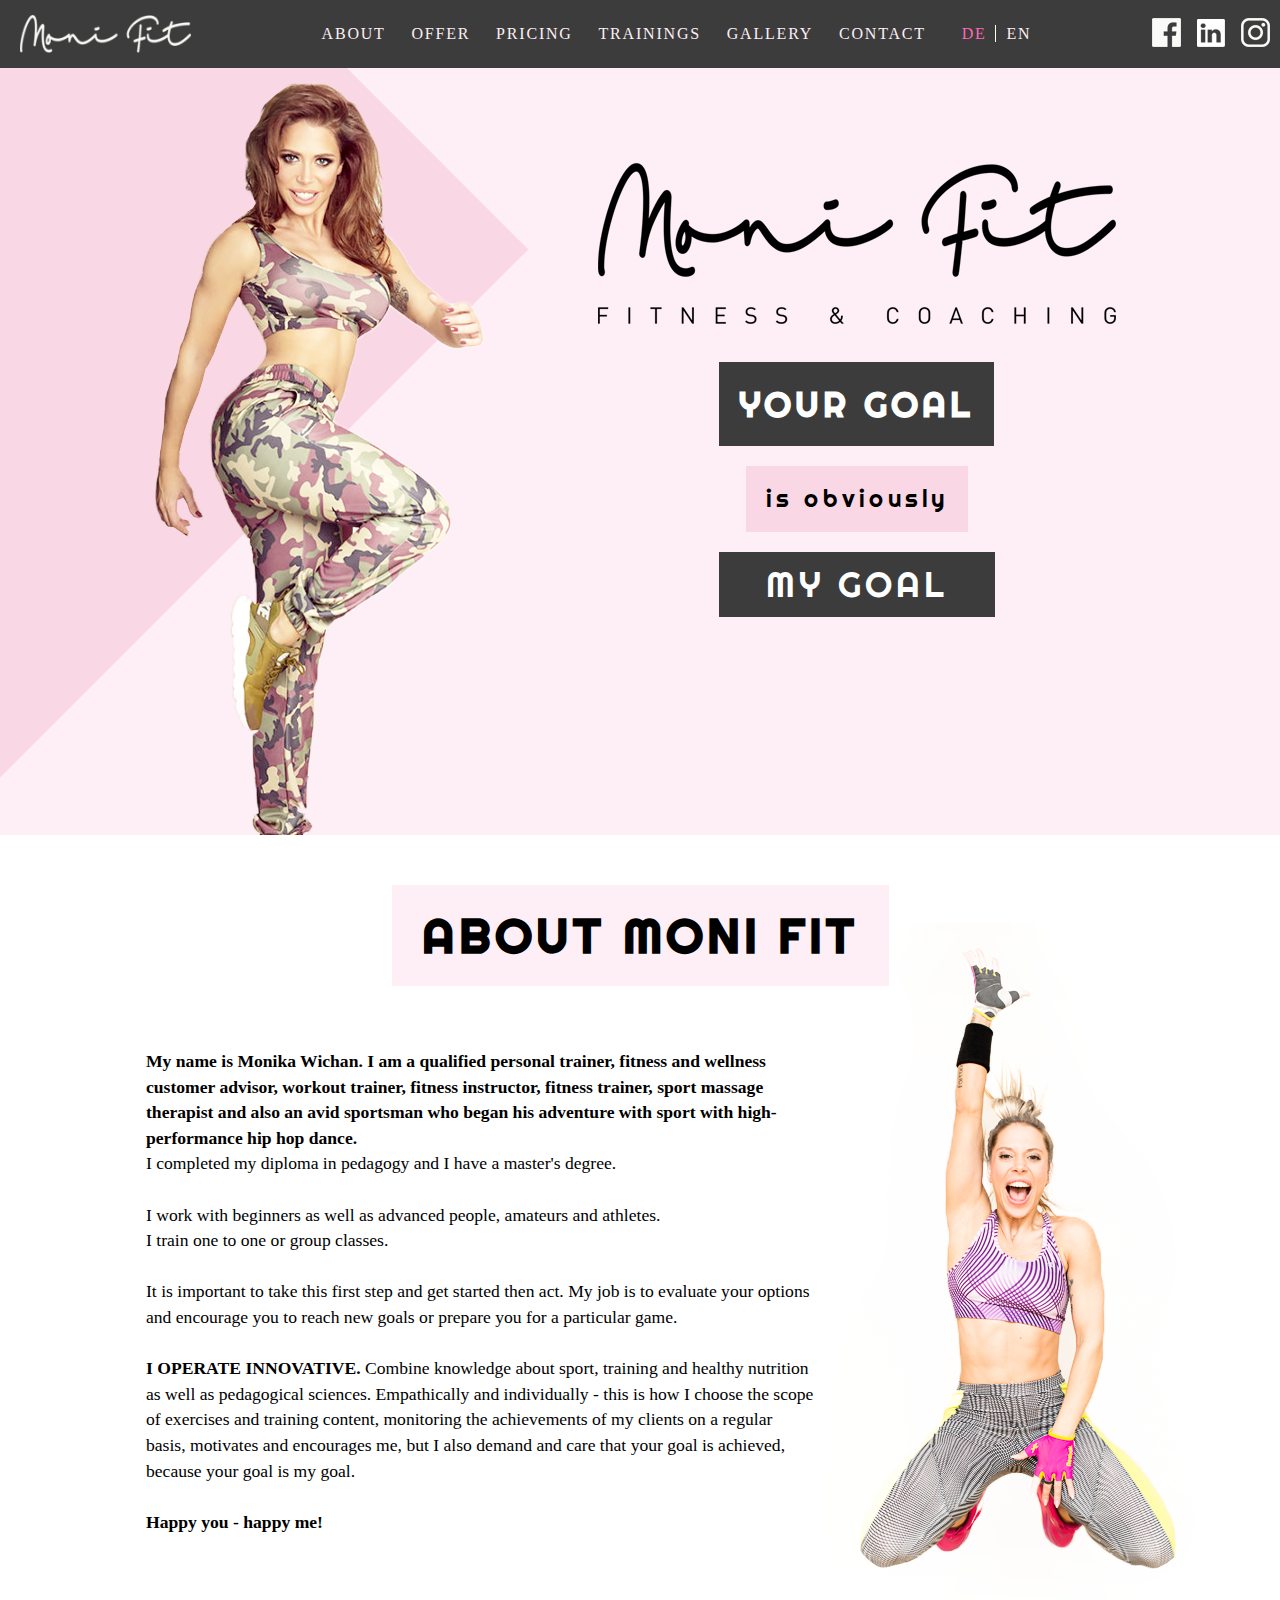
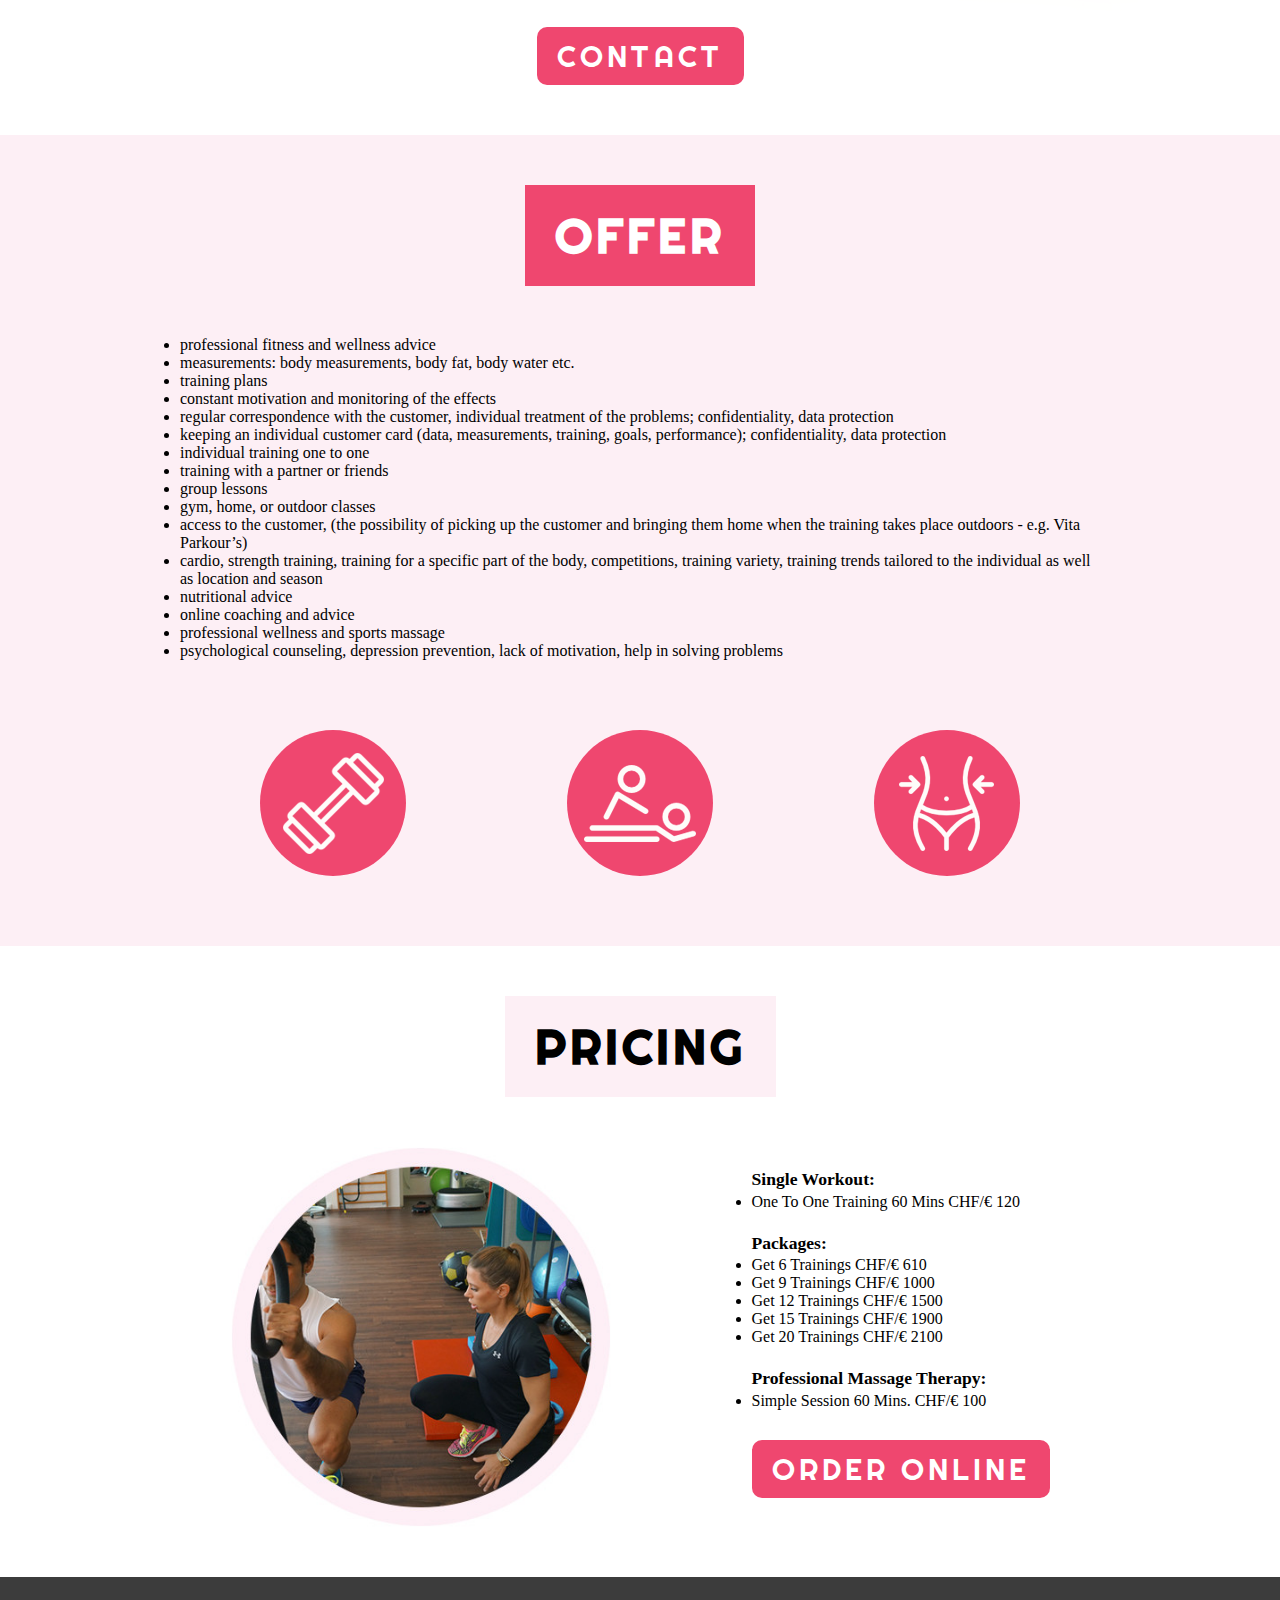
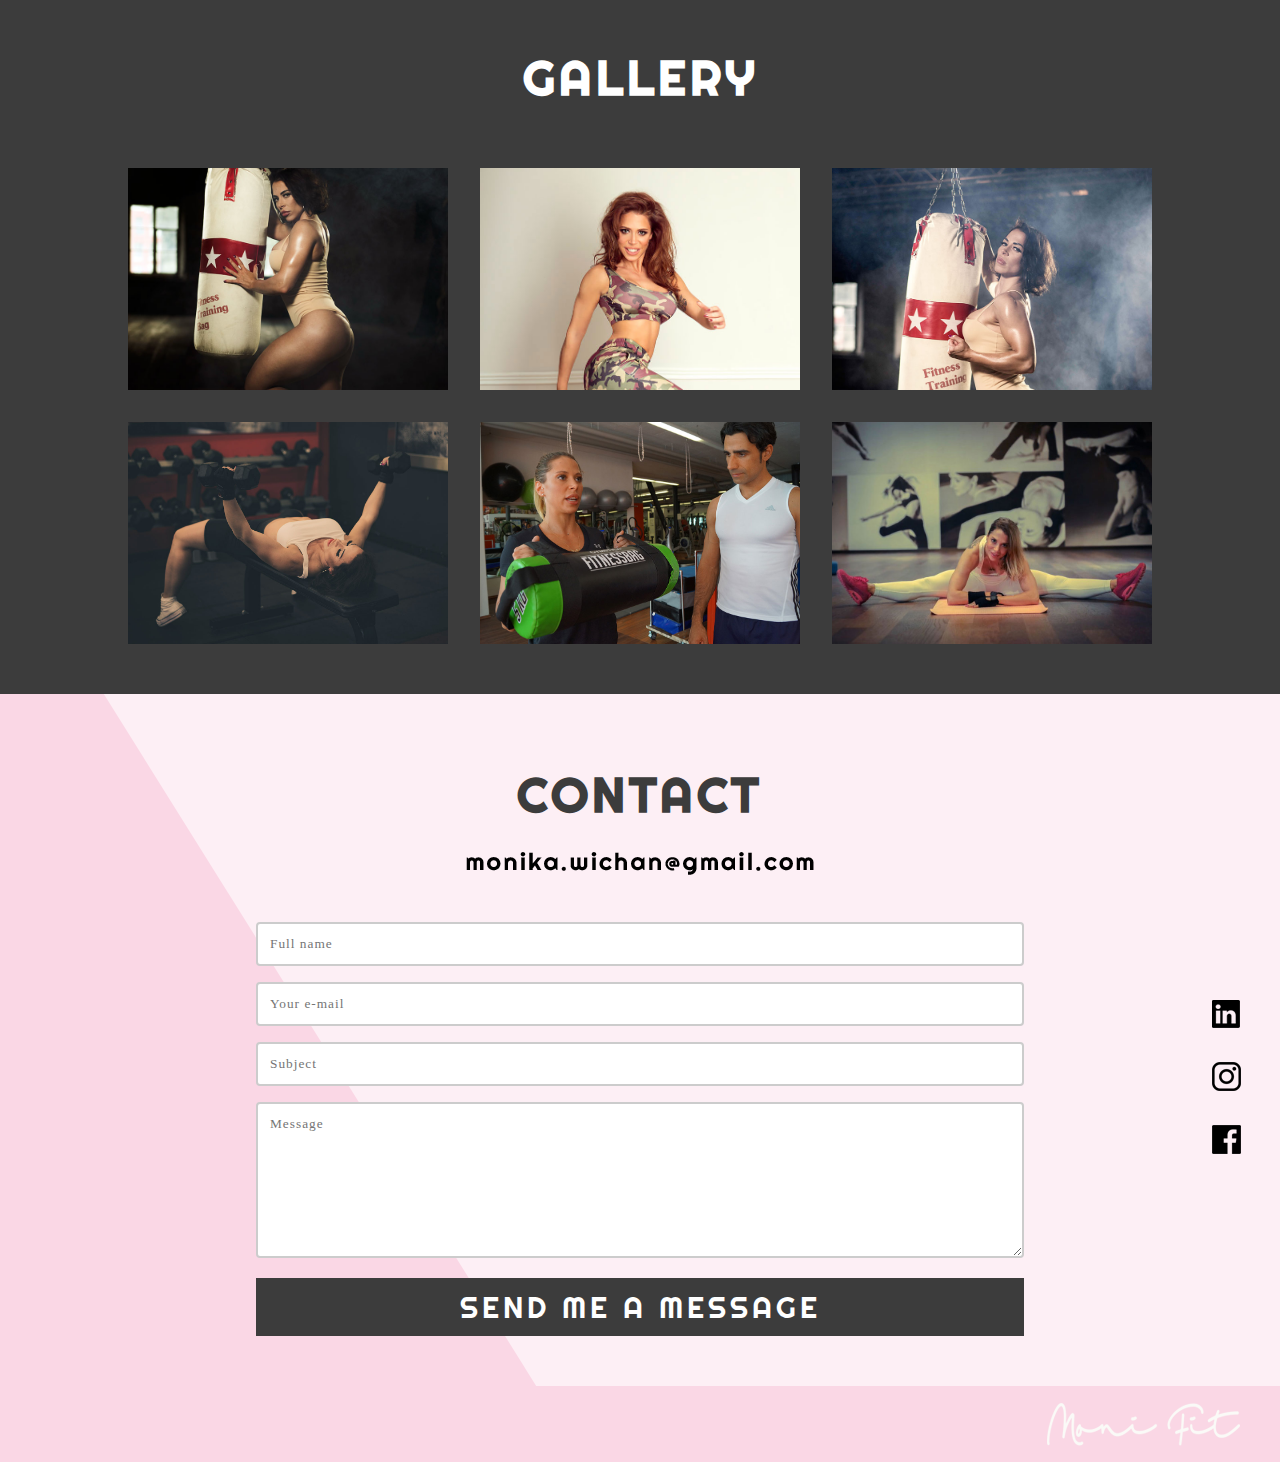
==== index_en.html @ 7814241b "responsive" ====
<!DOCTYPE html>
<html lang="en">

<head>
    <meta charset="UTF-8">
    <meta name="viewport" content="width=device-width, initial-scale=1.0">
    <meta http-equiv="X-UA-Compatible" content="ie=edge">
    <link href="https://fonts.googleapis.com/css?family=Righteous&display=swap" rel="stylesheet">
    <link rel="stylesheet" href="./css/styles.css">
    <script src="https://ajax.googleapis.com/ajax/libs/jquery/3.3.1/jquery.min.js"></script>
    <title>Moni Fit</title>
</head>

<body>
    <div class="wrapper">
    <nav>
        <img class="logo-nav" src="img/logo_white.png" alt="monifit_logo">
        <div id="menuToggle">
            <input type="checkbox" />
            <span></span>
            <span></span>
            <span></span>
            <ul id="menu">
              <a href="#about"><li>About</li></a>
              <a href="#offer"><li>Offer</li></a>
              <a href="#pricing"><li>Pricing</li></a>
              <a href="#trainings"><li>Trainings</li></a>
              <a href="#gallery"><li>Gallery</li></a>
              <a href="#contact"><li>Contact</li></a>
            </ul>
          </div>
        <ul>
            <li><a href="#about">ABOUT</a></li>
            <li><a href="#offer">OFFER</a></li>
            <li><a href="#pricing">PRICING</a></li>
            <li><a href="#trainings">TRAININGS</a></li>
            <li><a href="#gallery">GALLERY</a></li>
            <li><a href="#contact">CONTACT</a></li>
            <li><a class="de" href="index.html">DE</a></li>
            <li><a class="en" href="index_en.html">EN</a></li>
        </ul>
        <ul>
            <li><a href="https://www.facebook.com/moniwic"><img src="img/nav_fb_icon.png" alt="facebook"
                        target="_blank"></a></li>
            <li><a href="https://www.linkedin.com/in/monika-wichan-132943100" target="_blank"><img
                        src="img/nav_linked_logo.png" alt=""></a></li>
            <li><a href="https://www.instagram.com/monifitcoach/" target="_blank"><img src="img/nav_insta_logo.png"
                        alt=""></a></li>
        </ul>
    </nav>
    <section class="main">
        <div class="moni1"> <img src="img/monia1.png" alt="fitness"></div>

        <div><img src="img/logo_black.png" alt="Moni-fitness">
            <h1>YOUR GOAL</h1>
            <P>is obviously</P>
            <p>MY GOAL</p>

        </div>
        <div class="rectangle"></div>

    </section>
    <section id="about" class="about">
        <!-- <div class="rectangle-left"></div> -->
        <div class="about-cont">
            <h2>ABOUT MONI FIT</h2>
            <div class="about-cont-inside">
                <p><strong>My name is Monika Wichan. I am a qualified personal trainer, fitness and wellness customer
                        advisor, workout trainer,
                        fitness instructor, fitness trainer, sport massage therapist and also an avid sportsman who
                        began
                        his adventure with sport with high-performance hip hop dance.</strong><br>
                    I completed my diploma in pedagogy and I have a master's degree.
                    <br><br>
                    I work with beginners as well as advanced people, amateurs and athletes. <br>
                    I train one to one or group classes.<br><br>

                    It is important to take this first step and get started then act. My job is to evaluate your options
                    and
                    encourage you to reach new goals or prepare you for a particular game.<br><br>

                    <strong> I OPERATE INNOVATIVE. </strong>
                    Combine knowledge about sport, training and healthy nutrition as well as pedagogical sciences.
                    Empathically and individually - this is how I choose the scope of exercises and training content,
                    monitoring
                    the achievements of my clients on a regular basis, motivates and encourages me, but I also demand
                    and
                    care that your goal is achieved, because your goal is my goal.
                    <br><br>
                    <strong> Happy you - happy me!</strong>
                </p>
                <div> <img src="img/monia2.png" alt="fitness_trainer"></div>

            </div>
            <a class="button" href="#contact">CONTACT</a>
        </div>

    </section>
    <section id="offer" class="offer">
        <h2>OFFER</h2>
        <div>
            <ul>
                <li>professional fitness and wellness advice</li>
                <li>measurements: body measurements, body fat, body water etc.</li>
                <li> training plans</li>
                <li> constant motivation and monitoring of the effects</li>
                <li>regular correspondence with the customer, individual treatment of the problems; confidentiality,
                    data protection</li>
                <li> keeping an individual customer card (data, measurements, training, goals, performance);
                    confidentiality, data protection</li>
                <li>individual training one to one</li>
                <li>training with a partner or friends</li>
                <li>group lessons</li>
                <li>gym, home, or outdoor classes</li>
                <li>access to the customer, (the possibility of picking up the customer and bringing them home
                    when the training takes place outdoors - e.g. Vita Parkour’s)</li>
                <li>cardio, strength training, training for a specific part of the body, competitions, training variety,
                    training trends tailored to the individual as well as location and season</li>
                <li> nutritional advice</li>
                <li>online coaching and advice</li>
                <li>professional wellness and sports massage</li>
                <li>psychological counseling, depression prevention, lack of motivation, help in solving problems</li>
            </ul>
        </div>
        <div class="icons">
            <div class="icon-offer"></div>
            <div class="icon-offer"></div>
            <div class="icon-offer"></div>
        </div>
    </section>
    <section id="pricing" class="pricing">
        <h2>PRICING</h2>
        <div class="pricing-cont">
            <div></div>
            <div>
                <p><strong>Single Workout:</strong></p>
                <ul>
                    <li>One To One Training 60 Mins CHF/€ 120</li>
                </ul>
                <p><strong>Packages:</strong></p>
                <ul>
                    <li>Get 6 Trainings CHF/€ 610</li>
                    <li>Get 9 Trainings CHF/€ 1000</li>
                    <li>Get 12 Trainings CHF/€ 1500</li>
                    <li>Get 15 Trainings CHF/€ 1900</li>
                    <li>Get 20 Trainings CHF/€ 2100</li>
                </ul>
                <p><strong>Professional Massage Therapy: </strong></p>
                <ul>
                    <li>Simple Session 60 Mins. CHF/€ 100</li>
                </ul>
                <div><a href="#contact" class="button">ORDER ONLINE</a></div>
            </div>
        </div>
    </section>
    <section id="gallery" class="gallery">
        <h2>GALLERY</h2>
        <div class="gallery-grid">
            <div class="thumb-1"></div>
            <div class="thumb-2"></div>
            <div class="thumb-3"></div>
            <div class="thumb-4"></div>
            <div class="thumb-5"></div>
            <div class="thumb-6"></div>
        </div>
    </section>
    <section id="contact" class="contact">
        <h2>CONTACT</h2>
        <img src="img/mail.png" alt="email">
        <div class="contact-form">      
        <form action="contactform.php" method="post">
            <input type="text" name="name" value="" placeholder="Full name">
              <input type="text" name="mail" value="" placeholder="Your e-mail">
                <input type="text" name="subject" value="" placeholder="Subject">
                <textarea name="message" rows="8" cols="80" placeholder="Message"></textarea>
                <button type="submit" name="submit">SEND ME A MESSAGE</button>
          </form>
          <div class="social-media">
            <a href=""><img src="img/black_linked.png" alt=""></a><a href=""><img
                    src="img/black_insta.png" alt=""></a><a href=""><img src="img/black_fb.png" alt=""></a>
        </div class="social-media"></div>

    </section>
  
    <footer>
        <div></div><img src="img/logo_white.png" alt="">
    </footer>
    <div class="gallery-box">
        <div class="close-box"></div>
        <div class="picture"></div>
    </div>
    </div>
    <script type="text/javascript" src="./js/main.js">
    </script>
</body>

</html>
---- css/styles.css ----
* {
  -webkit-box-sizing: border-box;
  box-sizing: border-box;
  margin: 0;
  padding: 0; }

body {
  background: #c3eeff;
  font-family: "Open Sans";
  background-color: #fdeff5; }

p {
  font-size: 1.1rem;
  line-height: 1.6rem; }

h2,
h1,
.button {
  letter-spacing: 4px;
  font-family: "Righteous"; }

h2 {
  font-size: 48px;
  background-color: #fdeff5;
  padding: 20px 30px;
  z-index: 44; }

.button {
  font-size: 29.52px;
  background-color: #ef476f;
  padding: 10px 20px;
  border: none;
  border-radius: 10px;
  color: white;
  text-decoration: none; }

nav {
  background-color: #3c3c3c;
  top: 0px;
  position: fixed;
  height: 68px;
  width: 100%;
  display: flex;
  justify-content: space-between;
  align-items: center;
  letter-spacing: 1.8px;
  z-index: 66; }
  nav .logo-nav {
    height: 38px;
    margin-left: 20px; }
  nav ul li {
    display: inline-block; }
    nav ul li a {
      color: #fdeff5;
      text-decoration: none; }
      nav ul li a:hover {
        color: hotpink; }
    nav ul li .de {
      margin-left: 10px;
      color: hotpink; }
    nav ul li .en {
      padding-left: 10px;
      border-left: ivory 1px solid; }
  nav ul:nth-last-child(1) li {
    margin-right: 10px; }
  nav ul:nth-last-child(2) li {
    margin-left: 20px; }
    nav ul:nth-last-child(2) li:nth-last-child(1) {
      margin-left: 3px; }
  nav ul:nth-child(3) {
    margin-right: 10px; }

section {
  width: 100%;
  padding: 50px 0; }

.main {
  font-family: "Righteous";
  color: white;
  margin-top: 68px;
  display: flex;
  padding: 0; }
  .main h1 {
    background-color: #3c3c3c;
    margin-top: 38px;
    font-size: 35px;
    padding: 20px; }
  .main p {
    margin-top: 20px;
    font-size: 24px;
    background-color: #fad7e5;
    color: black;
    padding: 20px;
    letter-spacing: 4px; }
    .main p:nth-child(4) {
      font-size: 35px;
      background-color: #3c3c3c;
      padding: 20px 47px;
      color: white; }
  .main div:nth-child(1) {
    margin: 15px 0 0 12%; }
  .main div:nth-child(2) {
    padding: 95px 0 0 0;
    margin-left: -50px;
    height: 100%;
    width: 100%;
    display: flex;
    flex-direction: column;
    align-items: center; }

.rectangle {
  background-color: #fad7e5;
  position: absolute;
  width: 57%;
  height: 95%;
  z-index: -2;
  left: -31%;
  top: -134px;
  transform: rotate(45deg); }

.rectangle2 {
  background-color: #fad7e5;
  position: absolute;
  width: 300px;
  height: 300px;
  z-index: -2;
  left: -10%;
  bottom: 0px;
  transform: rotate(45deg); }

.rectangle-left {
  background-color: #fdeff5;
  width: 20%;
  height: 20%;
  transform: skew(-45deg);
  z-index: 2;
  position: relative;
  left: -15%; }

.moni1 {
  z-index: -1; }

.about {
  background-color: white;
  z-index: 2;
  margin-top: -110px; }

.about-cont {
  display: flex;
  flex-direction: column;
  align-items: center; }
  .about-cont p {
    padding: 63px 1px 11px 146px; }
  .about-cont .about-cont-inside {
    display: flex; }
    .about-cont .about-cont-inside div {
      margin-top: -63px;
      padding-right: 50px; }

.offer {
  background-color: #fdeff5;
  display: flex;
  justify-content: center;
  flex-direction: column;
  align-items: center; }
  .offer h2 {
    color: white;
    background-color: #ef476f; }
  .offer div {
    padding: 20px;
    margin-top: 30px;
    width: 75%; }
  .offer .icon-offer {
    background-color: #ef476f;
    border-radius: 50%;
    width: 146px;
    height: 146px;
    margin: 0; }
  .offer .icons {
    display: flex;
    justify-content: space-around; }
    .offer .icons div {
      background-position: center;
      background-repeat: no-repeat; }
      .offer .icons div:nth-child(1) {
        background-image: url("../img/hantel_icon.png"); }
      .offer .icons div:nth-child(2) {
        background-image: url("../img/massage_icon.png"); }
      .offer .icons div:nth-child(3) {
        background-image: url("../img/fit_icon.png"); }

.pricing {
  background-color: white;
  display: flex;
  justify-content: center;
  flex-direction: column;
  align-items: center; }
  .pricing .pricing-cont {
    margin-top: 50px;
    width: 75%;
    display: flex;
    justify-content: space-around; }
    .pricing .pricing-cont div:nth-child(1) {
      width: 380px;
      height: 380px;
      background-position: center;
      background-repeat: no-repeat;
      background-size: cover;
      background-image: url("../img/monia3.jpg"); }
    .pricing .pricing-cont div:nth-child(2) p {
      margin-top: 20px; }
    .pricing .pricing-cont div:nth-child(2) div {
      margin-top: 40px; }

.gallery {
  background-color: #3c3c3c;
  display: flex;
  justify-content: center;
  flex-direction: column;
  align-items: center; }
  .gallery h2 {
    color: white;
    background-color: transparent; }
  .gallery .gallery-grid {
    margin-top: 40px;
    display: grid;
    grid-template-columns: repeat(3, 1fr);
    grid-auto-rows: 222px;
    width: 80%;
    grid-gap: 2em; }
    .gallery .gallery-grid .thumb-1 {
      background-image: url("../img/1.jpg"); }
    .gallery .gallery-grid .thumb-2 {
      background-image: url("../img/7.jpg");
      background-position: top; }
    .gallery .gallery-grid .thumb-3 {
      background-image: url("../img/3.jpg");
      background-position: top; }
    .gallery .gallery-grid .thumb-4 {
      background-image: url("../img/4.jpg"); }
    .gallery .gallery-grid .thumb-5 {
      background-image: url("../img/5.jpg"); }
    .gallery .gallery-grid .thumb-6 {
      background-image: url("../img/6.jpg"); }
    .gallery .gallery-grid div {
      background-position: 50% 30%;
      background-repeat: no-repeat;
      background-size: cover;
      cursor: pointer; }
      .gallery .gallery-grid div:hover {
        background-position: center;
        transition: ease 2s; }

.gallery-box {
  width: 100%;
  height: 100vh;
  background-color: black;
  position: fixed;
  top: 0;
  z-index: 556;
  margin-left: -2000px; }

.picture {
  height: 100vh;
  width: 100%;
  background: url("../img/7.jpg") no-repeat;
  background-position: center;
  background-size: contain; }

.close-box {
  background-color: #ef476f;
  background-image: url("../img/close.png");
  background-position: center;
  background-size: contain;
  width: 40px;
  height: 40px;
  position: absolute;
  top: 50px;
  right: 50px;
  border-radius: 50%;
  cursor: pointer; }

.contact {
  display: flex;
  flex-direction: column;
  align-items: center;
  position: relative; }
  .contact h2 {
    color: #3c3c3c; }
  .contact div {
    margin-top: 40px;
    width: 60%; }
  .contact .social-media {
    display: flex;
    flex-direction: column;
    position: absolute;
    right: 3%;
    bottom: 33%;
    width: 30px; }
    .contact .social-media a {
      margin-top: 30px; }
  .contact:after {
    content: ' ';
    width: 60%;
    height: 100%;
    position: absolute;
    bottom: 0px;
    left: -35%;
    z-index: -2;
    background-color: #fad7e5;
    transform: skew(32deg);
    overflow: hidden; }

form input[type=text],
form select,
form textarea {
  font-family: "Open Sans";
  width: 100%;
  padding: 12px;
  border: 2px solid #ccc;
  border-radius: 4px;
  box-sizing: border-box;
  margin-bottom: 16px;
  resize: vertical;
  letter-spacing: 1px; }

form button {
  width: 100%;
  padding: 10px;
  background-color: #3c3c3c;
  color: white;
  font-size: 29.52px;
  letter-spacing: 4px;
  font-family: "Righteous";
  border: none;
  cursor: pointer; }

form input[type=text]:focus,
form textarea:focus {
  border: 2px solid #fad7e5; }

footer {
  height: 76px;
  background-color: #fad7e5;
  display: flex;
  justify-content: space-between;
  align-items: center;
  padding: 0 40px; }

#menuToggle {
  display: none;
  position: relative;
  left: 20px;
  z-index: 1;
  -webkit-user-select: none;
  user-select: none; }

#menuToggle a {
  text-decoration: none;
  color: #232323;
  transition: color 0.3s ease; }

#menuToggle a:hover {
  color: hotpink; }

#menuToggle input {
  display: block;
  width: 40px;
  height: 32px;
  position: absolute;
  top: -7px;
  left: -5px;
  cursor: pointer;
  opacity: 0;
  z-index: 2;
  -webkit-touch-callout: none; }

#menuToggle span {
  display: block;
  width: 33px;
  height: 4px;
  margin-bottom: 5px;
  position: relative;
  background: #cdcdcd;
  border-radius: 3px;
  z-index: 1;
  transform-origin: 4px 0px;
  transition: transform 0.5s cubic-bezier(0.77, 0.2, 0.05, 1), background 0.5s cubic-bezier(0.77, 0.2, 0.05, 1), opacity 0.55s ease; }

#menuToggle span:first-child {
  transform-origin: 0% 0%; }

#menuToggle span:nth-last-child(2) {
  transform-origin: 0% 100%; }

#menuToggle input:checked ~ span {
  opacity: 1;
  transform: rotate(45deg) translate(-2px, -1px);
  background: #232323; }

#menuToggle input:checked ~ span:nth-last-child(3) {
  opacity: 0;
  transform: rotate(0deg) scale(0.2, 0.2); }

#menuToggle input:checked ~ span:nth-last-child(2) {
  transform: rotate(-45deg) translate(0, -1px); }

#menu {
  position: absolute;
  width: 468px;
  margin: -100px 0 0 -50px;
  padding: 50px;
  padding-top: 125px;
  background: #fad7e5;
  list-style-type: none;
  -webkit-font-smoothing: antialiased;
  transform-origin: 0% 0%;
  transform: translate(-253%, 0);
  transition: transform 0.5s cubic-bezier(0.77, 0.2, 0.05, 1); }

#menu li {
  padding: 10px 0;
  font-size: 22px; }

#menuToggle input:checked ~ ul {
  transform: none; }

@media only screen and (max-width: 468px) {
  nav {
    display: flex;
    flex-direction: row-reverse; }
    nav #menuToggle {
      display: block; }
      nav #menuToggle ul {
        display: flex;
        flex-direction: column; }
    nav ul {
      display: none; }
  .main {
    flex-direction: column;
    height: 1315px; }
    .main div:nth-child(2) {
      margin: 0;
      padding: 20px 0; }
    .main img {
      width: 80%; }
  .about .about-cont-inside {
    flex-direction: column; }
    .about .about-cont-inside div {
      padding: 0; }
      .about .about-cont-inside div img {
        width: 100%; }
    .about .about-cont-inside p {
      padding: 73px;
      font-size: 1rem; }
  .about h2 {
    font-size: 2rem; }
  .offer div {
    padding: 0; }
  .offer .icons {
    flex-direction: column;
    align-items: center; }
    .offer .icons div {
      margin-bottom: 20px; }
  .pricing-cont {
    flex-direction: column; }
    .pricing-cont .button {
      font-size: 1.5rem; }
    .pricing-cont div:nth-child(1) {
      display: none; }
  .gallery .gallery-grid {
    grid-template-columns: repeat(1, 1fr); }
  .contact img {
    width: 80%; } }

@media only screen and (max-width: 1116px) {
  nav {
    display: flex;
    flex-direction: row-reverse; }
    nav .logo-nav {
      margin-right: 20px; }
    nav #menuToggle {
      display: block; }
      nav #menuToggle ul {
        display: flex;
        flex-direction: column; }
    nav ul {
      display: none; } }

@media only screen and (max-width: 768px) {
  .main div img {
    width: 80%; }
  .main div h1 {
    display: none; }
  .main div p {
    display: none; }
  .about img {
    display: none; }
  .pricing div:nth-child(1) {
    display: none; } }
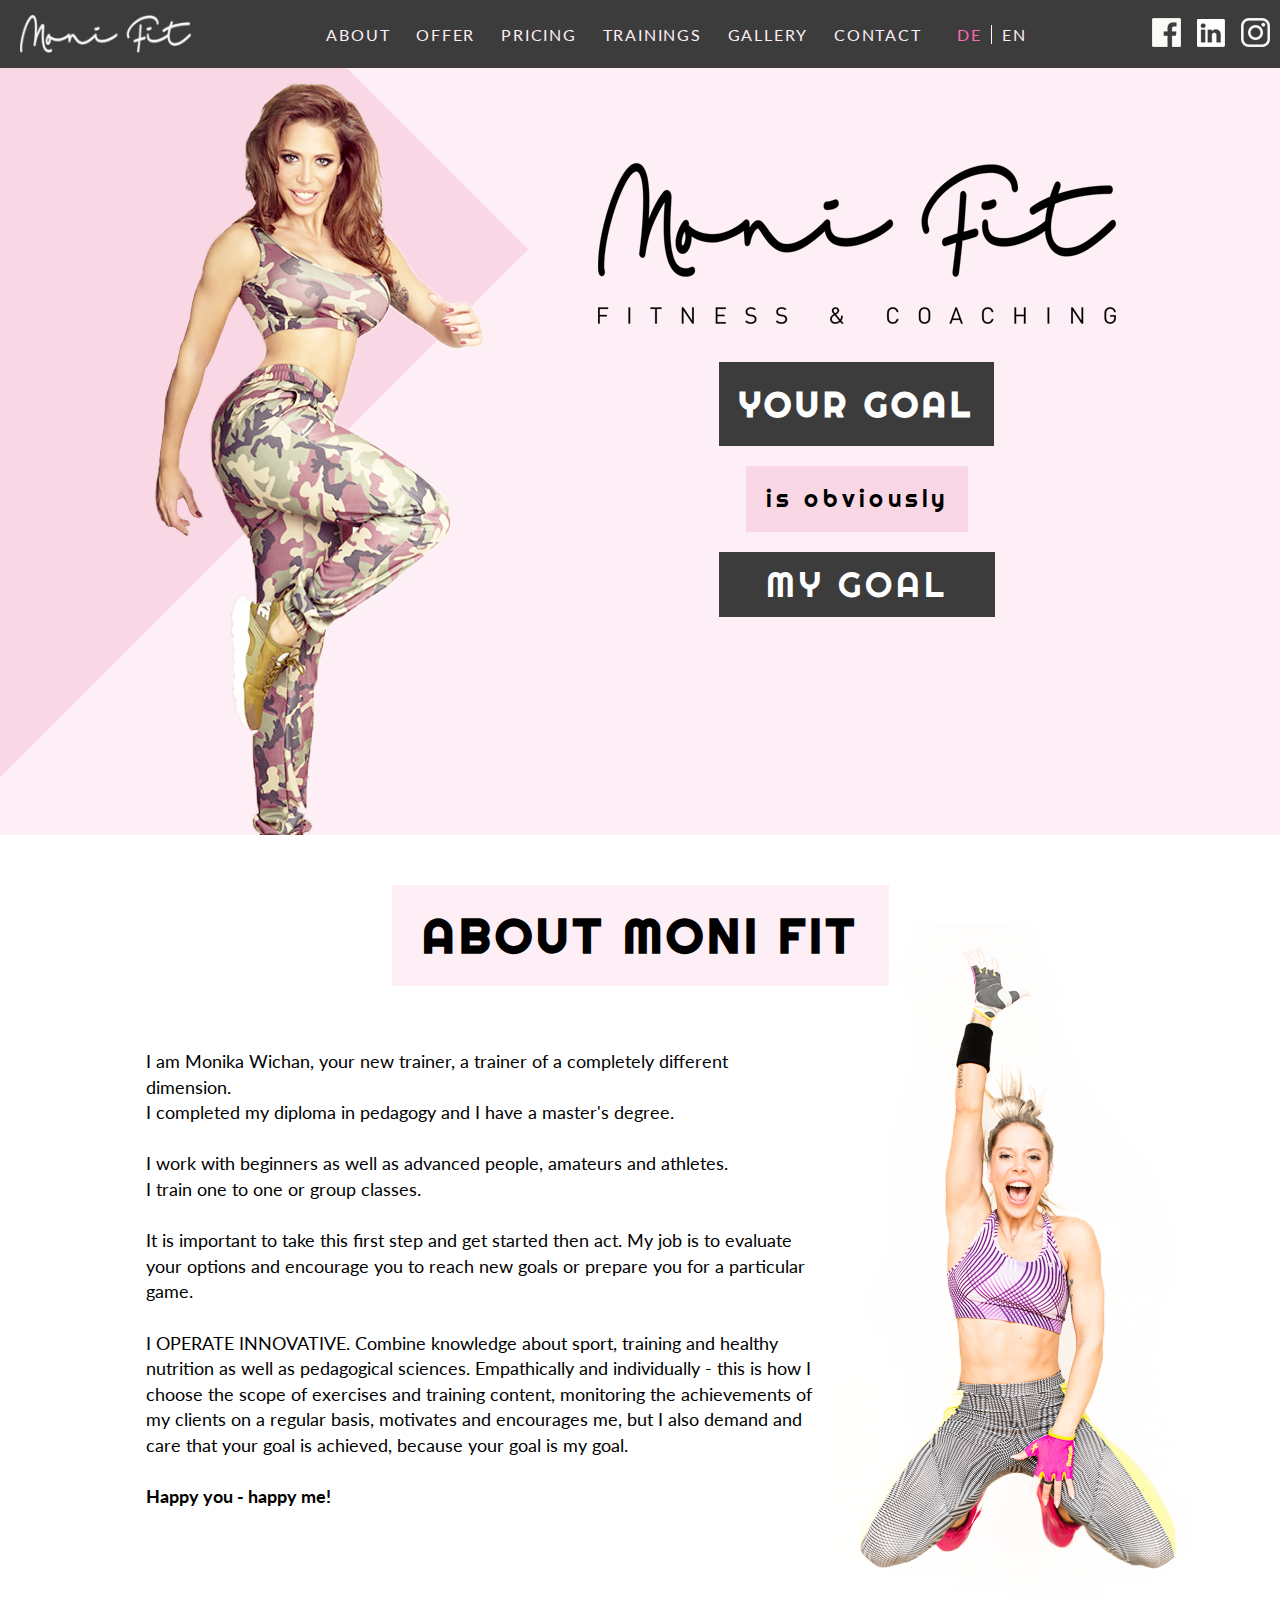
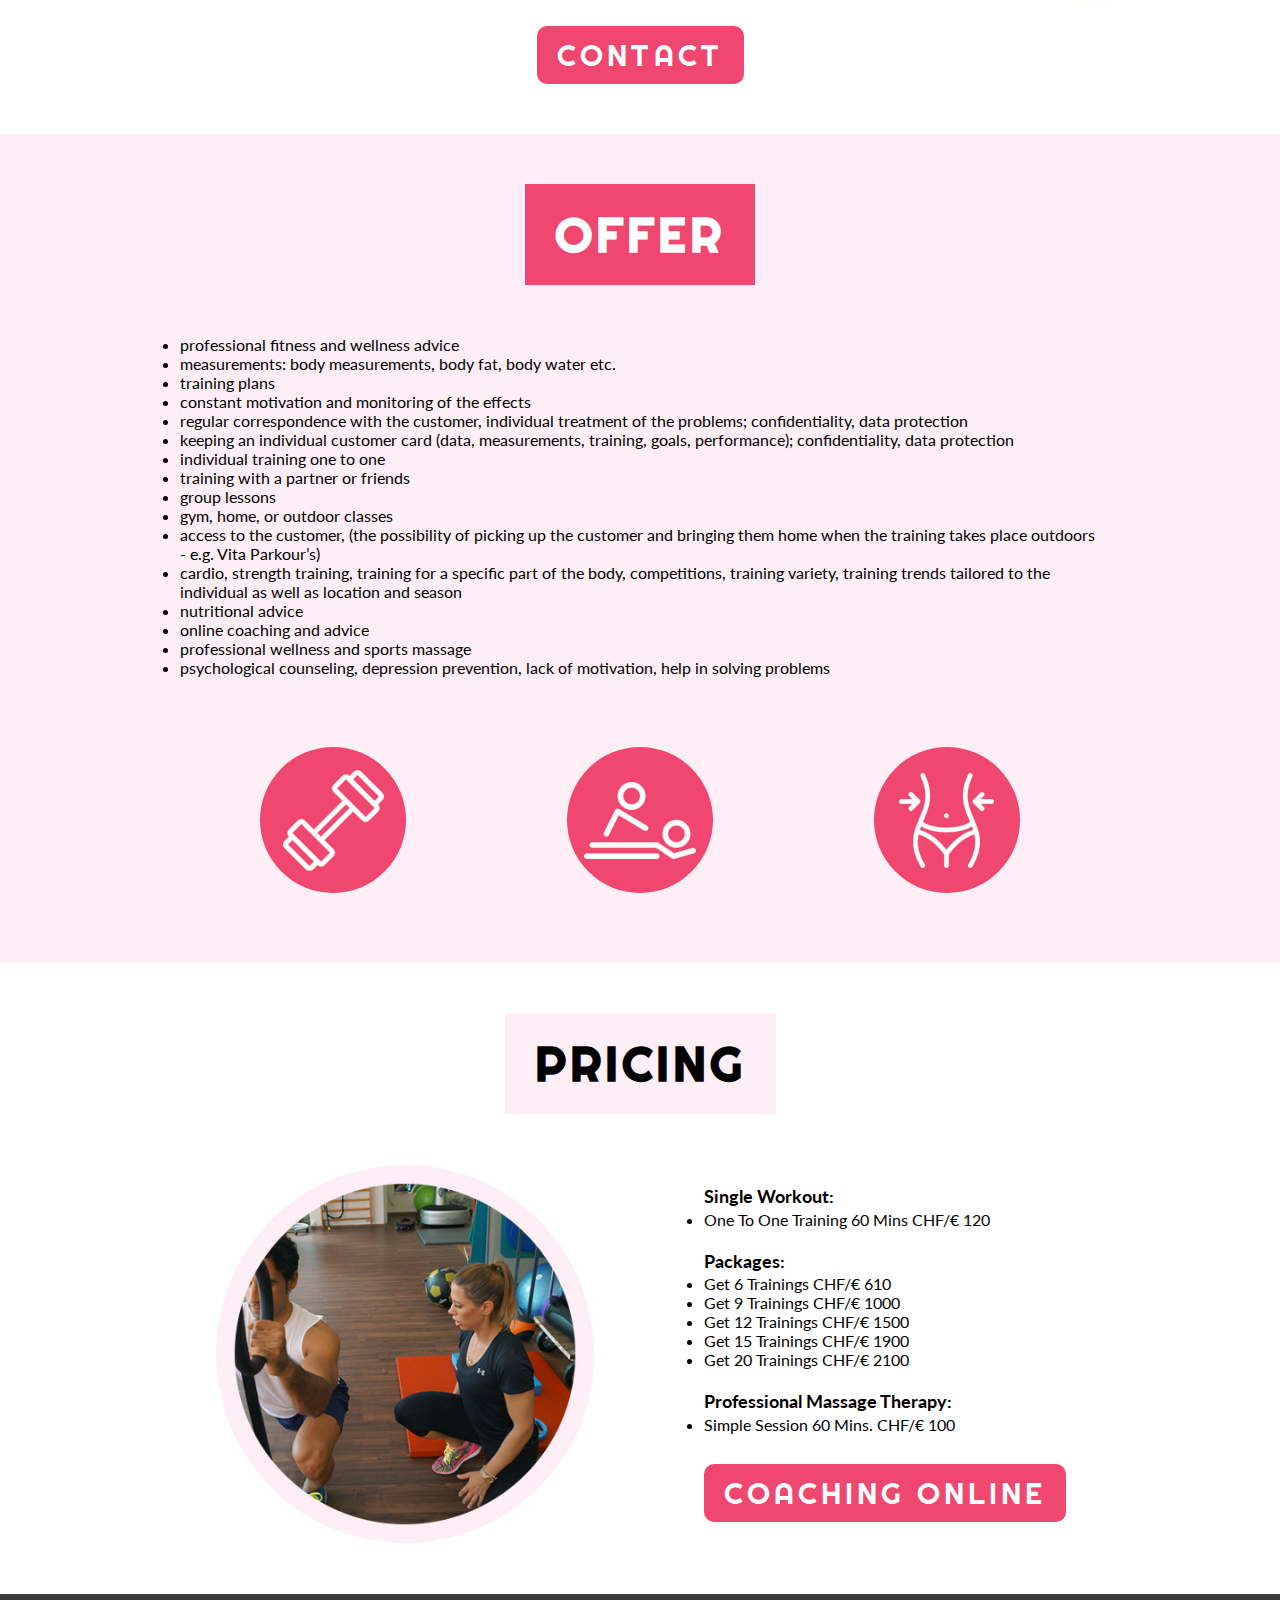
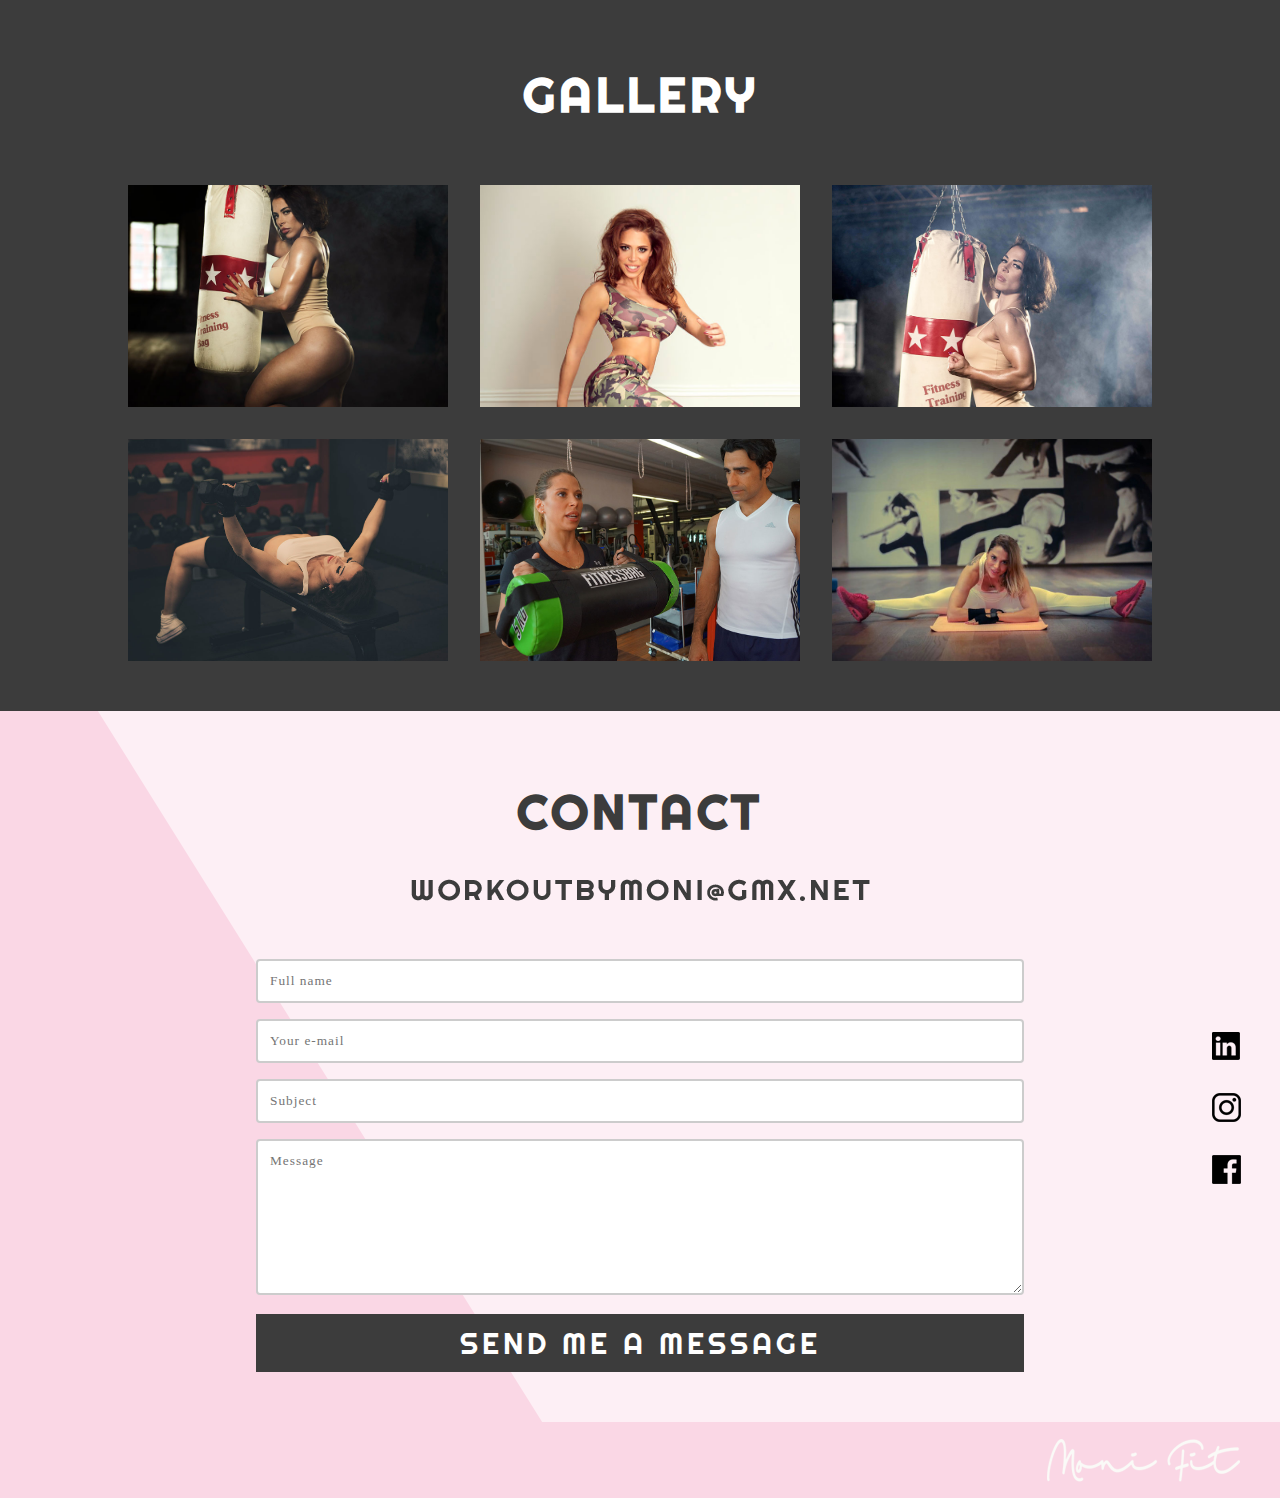
==== commit 25c8456a: "responsive" ====
--- a/index_en.html
+++ b/index_en.html
@@ -6,6 +6,7 @@
     <meta name="viewport" content="width=device-width, initial-scale=1.0">
     <meta http-equiv="X-UA-Compatible" content="ie=edge">
     <link href="https://fonts.googleapis.com/css?family=Righteous&display=swap" rel="stylesheet">
+    <link href="https://fonts.googleapis.com/css?family=Lato&display=swap" rel="stylesheet">
     <link rel="stylesheet" href="./css/styles.css">
     <script src="https://ajax.googleapis.com/ajax/libs/jquery/3.3.1/jquery.min.js"></script>
     <title>Moni Fit</title>
@@ -65,11 +66,7 @@
         <div class="about-cont">
             <h2>ABOUT MONI FIT</h2>
             <div class="about-cont-inside">
-                <p><strong>My name is Monika Wichan. I am a qualified personal trainer, fitness and wellness customer
-                        advisor, workout trainer,
-                        fitness instructor, fitness trainer, sport massage therapist and also an avid sportsman who
-                        began
-                        his adventure with sport with high-performance hip hop dance.</strong><br>
+                <p>I am Monika Wichan, your new trainer, a trainer of a completely different dimension.<br>
                     I completed my diploma in pedagogy and I have a master's degree.
                     <br><br>
                     I work with beginners as well as advanced people, amateurs and athletes. <br>
@@ -79,7 +76,7 @@
                     and
                     encourage you to reach new goals or prepare you for a particular game.<br><br>
 
-                    <strong> I OPERATE INNOVATIVE. </strong>
+                    I OPERATE INNOVATIVE.
                     Combine knowledge about sport, training and healthy nutrition as well as pedagogical sciences.
                     Empathically and individually - this is how I choose the scope of exercises and training content,
                     monitoring
@@ -87,7 +84,7 @@
                     and
                     care that your goal is achieved, because your goal is my goal.
                     <br><br>
-                    <strong> Happy you - happy me!</strong>
+                   <span> <strong> Happy you - happy me!</strong></span>
                 </p>
                 <div> <img src="img/monia2.png" alt="fitness_trainer"></div>
 
@@ -149,7 +146,7 @@
                 <ul>
                     <li>Simple Session 60 Mins. CHF/€ 100</li>
                 </ul>
-                <div><a href="#contact" class="button">ORDER ONLINE</a></div>
+                <div><a href="#contact" class="button">COACHING ONLINE</a></div>
             </div>
         </div>
     </section>
--- a/css/styles.css
+++ b/css/styles.css
@@ -6,7 +6,7 @@
 
 body {
   background: #c3eeff;
-  font-family: "Open Sans";
+  font-family: 'Lato', sans-serif;
   background-color: #fdeff5; }
 
 p {
@@ -54,7 +54,8 @@
       color: #fdeff5;
       text-decoration: none; }
       nav ul li a:hover {
-        color: hotpink; }
+        color: hotpink;
+        transition: ease 1s; }
     nav ul li .de {
       margin-left: 10px;
       color: hotpink; }
@@ -92,6 +93,8 @@
     color: black;
     padding: 20px;
     letter-spacing: 4px; }
+    .main p span {
+      font-size: 1.3rem; }
     .main p:nth-child(4) {
       font-size: 35px;
       background-color: #3c3c3c;
@@ -465,7 +468,7 @@
   .pricing-cont {
     flex-direction: column; }
     .pricing-cont .button {
-      font-size: 1.5rem; }
+      font-size: 1.1rem; }
     .pricing-cont div:nth-child(1) {
       display: none; }
   .gallery .gallery-grid {
